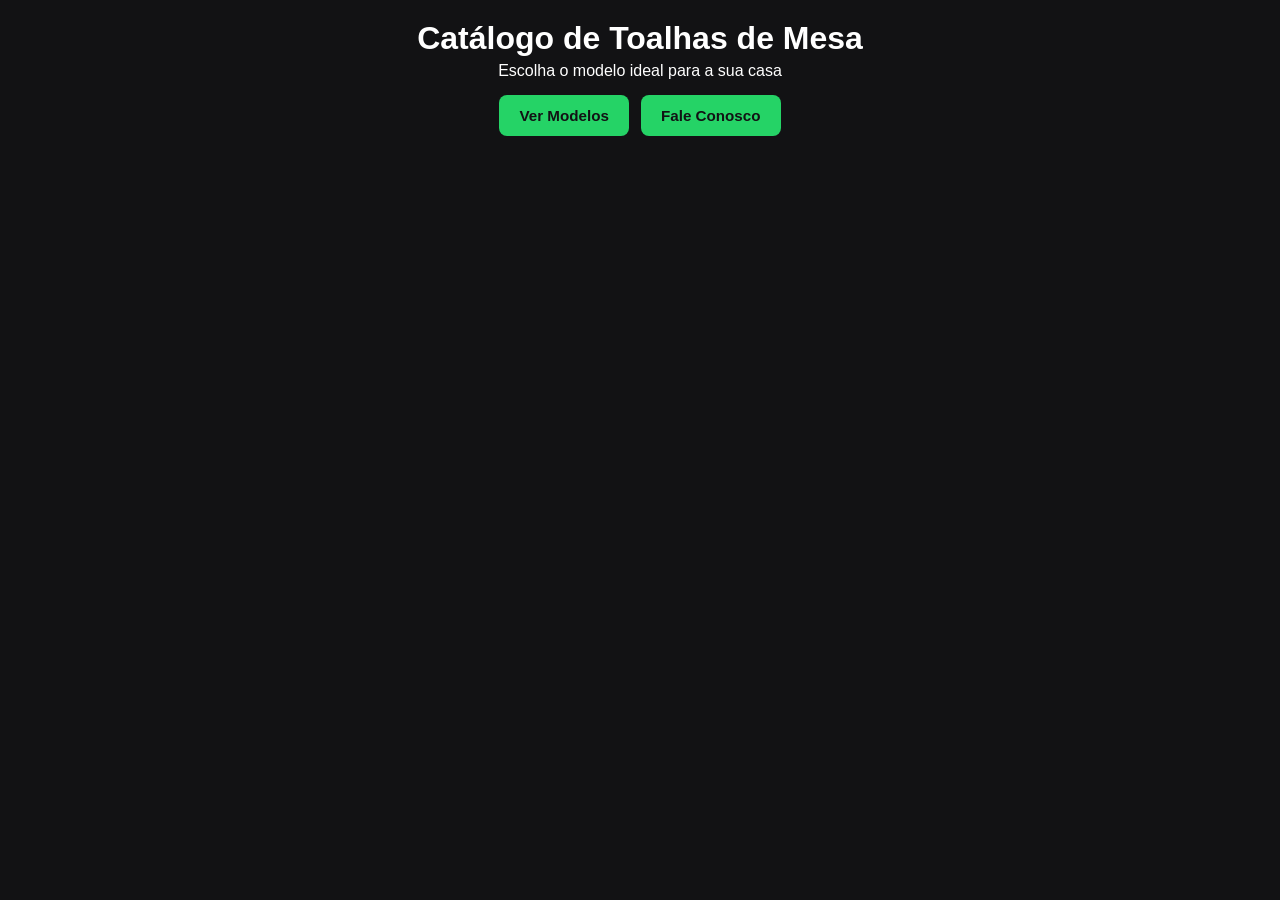
==== index.html @ 2bd563ca "Add files via upload" ====
<!DOCTYPE html>
<html lang="pt-BR">
<head>
    <meta charset="UTF-8">
    <meta name="viewport" content="width=device-width, initial-scale=1.0">
    <title>Catálogo de Toalhas de Mesa</title>
    <style>
        :root {
            --bg: #121214;
            --card-bg: #1e1e24;
            --text: #ffffff;
            --accent: #25d366;
        }

        * {
            box-sizing: border-box;
            margin: 0;
            padding: 0;
        }

        body {
            font-family: Arial, sans-serif;
            background: var(--bg);
            color: var(--text);
            padding: 20px;
        }

        .header {
            text-align: center;
            margin-bottom: 25px;
        }

        .header h1 {
            margin-bottom: 5px;
        }

        .btn-group {
            display: flex;
            justify-content: center;
            gap: 12px;
            margin-top: 15px;
            flex-wrap: wrap;
        }

        .btn {
            padding: 12px 20px;
            border: none;
            border-radius: 8px;
            font-weight: bold;
            cursor: pointer;
            text-decoration: none;
            display: inline-flex;
            align-items: center;
            gap: 8px;
            font-size: 0.95rem;
            background-color: var(--accent);
            color: var(--bg);
        }
    </style>
</head>
<body>

    <header class="header">
        <h1>Catálogo de Toalhas de Mesa</h1>
        <p>Escolha o modelo ideal para a sua casa</p>
        
        <div class="btn-group">
            <a href="#" class="btn">Ver Modelos</a>
            <a href="#" class="btn">Fale Conosco</a>
        </div>
    </header>

</body>
</html>
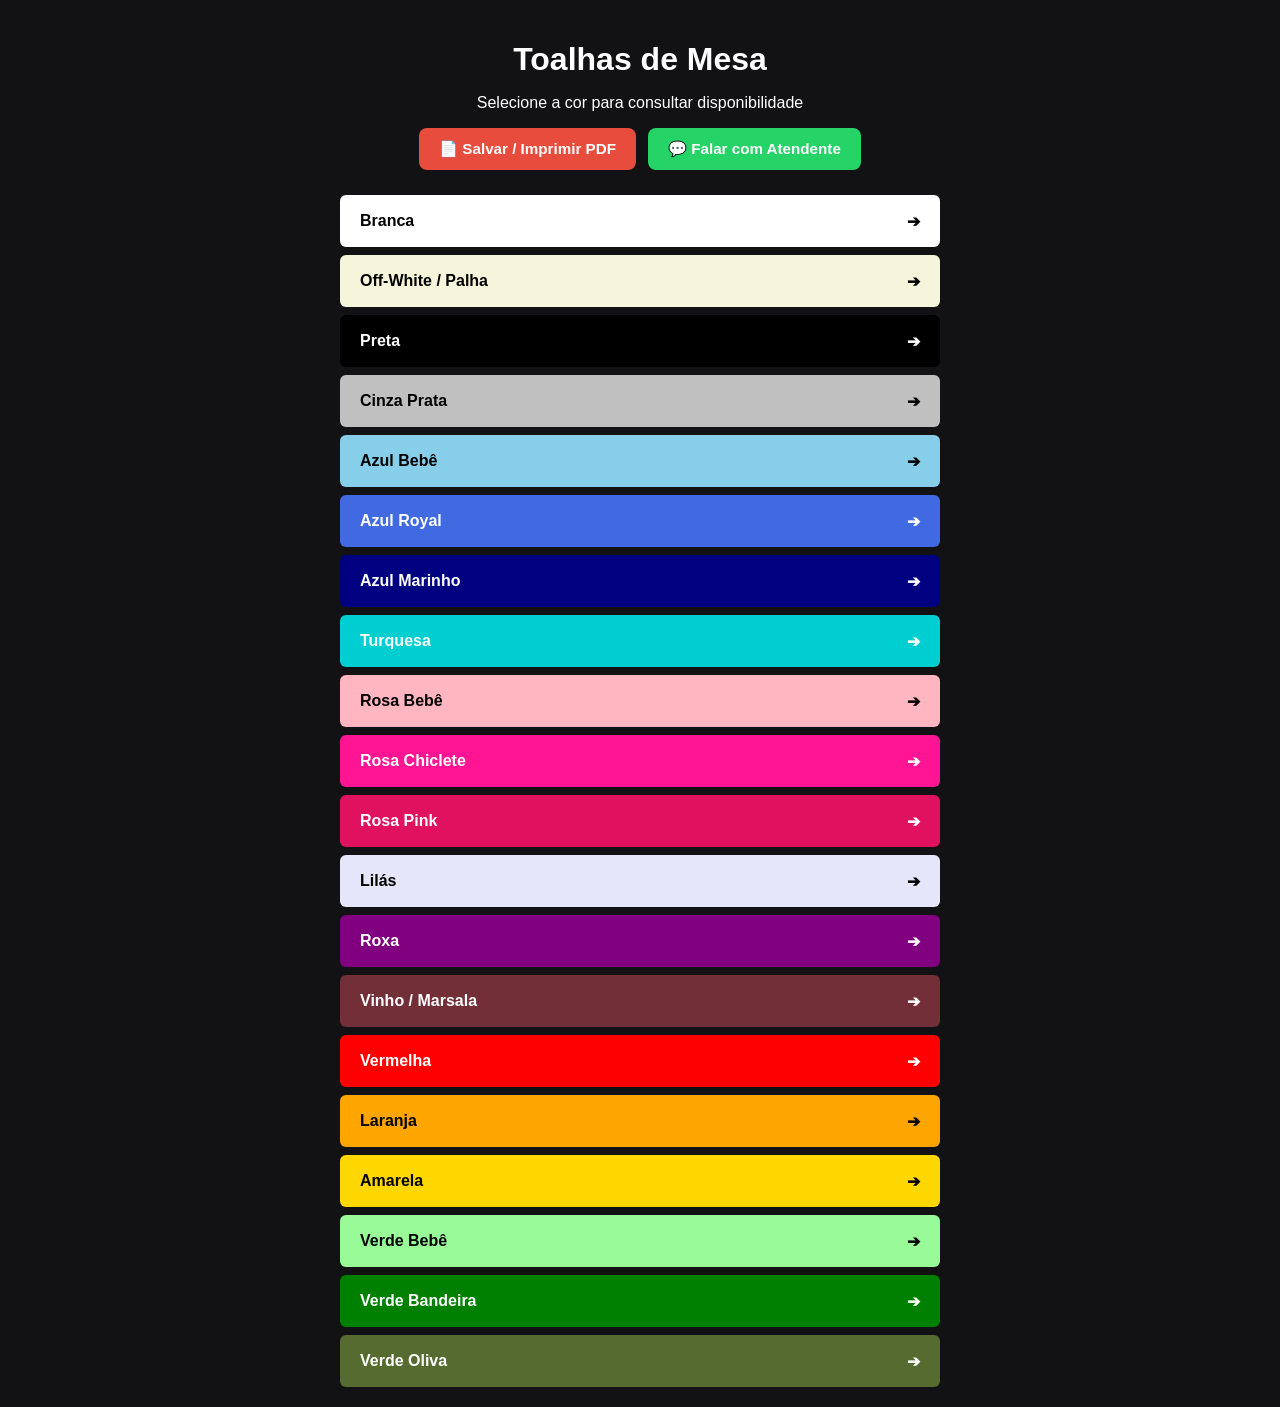
==== commit aa3498d2: "Add files via upload" ====
--- a/index.html
+++ b/index.html
@@ -1,74 +1,197 @@
 <!DOCTYPE html>
 <html lang="pt-BR">
 <head>
-    <meta charset="UTF-8">
-    <meta name="viewport" content="width=device-width, initial-scale=1.0">
-    <title>Catálogo de Toalhas de Mesa</title>
-    <style>
-        :root {
-            --bg: #121214;
-            --card-bg: #1e1e24;
-            --text: #ffffff;
-            --accent: #25d366;
-        }
+  <meta charset="UTF-8">
+  <meta name="viewport" content="width=device-width, initial-scale=1.0">
+  <title>Catálogo de Toalhas de Mesa</title>
+  <style>
+    :root {
+      --bg: #121214;
+      --card-bg: #1e1e24;
+      --text: #ffffff;
+      --accent: #25d366;
+    }
+    * { box-sizing: border-box; }
+    body {
+      font-family: Arial, sans-serif;
+      background: var(--bg);
+      color: var(--text);
+      margin: 0;
+      padding: 20px;
+    }
+    .header {
+      text-align: center;
+      margin-bottom: 25px;
+    }
+    .header h1 { margin-bottom: 5px; }
+    .btn-group {
+      display: flex;
+      justify-content: center;
+      gap: 12px;
+      margin-top: 15px;
+      flex-wrap: wrap;
+    }
+    .btn {
+      padding: 12px 20px;
+      border: none;
+      border-radius: 8px;
+      font-weight: bold;
+      cursor: pointer;
+      text-decoration: none;
+      display: inline-flex;
+      align-items: center;
+      gap: 8px;
+      font-size: 0.95rem;
+    }
+    .btn-pdf { background: #e74c3c; color: white; }
+    .btn-wsp { background: #25d366; color: white; }
+    
+    .color-grid {
+      display: flex;
+      flex-direction: column;
+      gap: 8px;
+      max-width: 600px;
+      margin: 0 auto;
+    }
+    .color-strip {
+      height: 52px;
+      border-radius: 6px;
+      display: flex;
+      align-items: center;
+      justify-content: space-between;
+      padding: 0 20px;
+      font-weight: bold;
+      font-size: 1rem;
+      cursor: pointer;
+      transition: transform 0.1s ease;
+    }
+    .color-strip:hover {
+      transform: scale(1.01);
+    }
 
-        * {
-            box-sizing: border-box;
-            margin: 0;
-            padding: 0;
-        }
+    /* Modal */
+    .modal {
+      display: none;
+      position: fixed;
+      top: 0; left: 0; width: 100%; height: 100%;
+      background: rgba(0,0,0,0.7);
+      justify-content: center;
+      align-items: center;
+      padding: 20px;
+      z-index: 1000;
+    }
+    .modal-content {
+      background: var(--card-bg);
+      padding: 25px;
+      border-radius: 12px;
+      max-width: 400px;
+      width: 100%;
+      text-align: center;
+      position: relative;
+    }
+    .close-btn {
+      position: absolute;
+      top: 10px; right: 15px;
+      font-size: 24px;
+      cursor: pointer;
+      color: #aaa;
+    }
 
-        body {
-            font-family: Arial, sans-serif;
-            background: var(--bg);
-            color: var(--text);
-            padding: 20px;
-        }
-
-        .header {
-            text-align: center;
-            margin-bottom: 25px;
-        }
-
-        .header h1 {
-            margin-bottom: 5px;
-        }
-
-        .btn-group {
-            display: flex;
-            justify-content: center;
-            gap: 12px;
-            margin-top: 15px;
-            flex-wrap: wrap;
-        }
-
-        .btn {
-            padding: 12px 20px;
-            border: none;
-            border-radius: 8px;
-            font-weight: bold;
-            cursor: pointer;
-            text-decoration: none;
-            display: inline-flex;
-            align-items: center;
-            gap: 8px;
-            font-size: 0.95rem;
-            background-color: var(--accent);
-            color: var(--bg);
-        }
-    </style>
+    /* Impressão PDF */
+    @media print {
+      body { background: white; color: black; padding: 0; }
+      .btn-group, .no-print, .header p { display: none !important; }
+      .color-strip { border: 1px solid #ddd; box-shadow: none; margin-bottom: 2px; }
+    }
+  </style>
 </head>
 <body>
 
-    <header class="header">
-        <h1>Catálogo de Toalhas de Mesa</h1>
-        <p>Escolha o modelo ideal para a sua casa</p>
-        
-        <div class="btn-group">
-            <a href="#" class="btn">Ver Modelos</a>
-            <a href="#" class="btn">Fale Conosco</a>
-        </div>
-    </header>
+  <div class="header">
+    <h1>Toalhas de Mesa</h1>
+    <p>Selecione a cor para consultar disponibilidade</p>
+    
+    <div class="btn-group">
+      <button onclick="window.print()" class="btn btn-pdf">
+        📄 Salvar / Imprimir PDF
+      </button>
 
+      <a href="https://wa.me/5527988862107?text=Ol%C3%A1!%20Gostaria%20de%20fazer%20um%20or%C3%A7amento%20de%20aluguel%20de%20toalhas%20de%20mesa." 
+         target="_blank" 
+         class="btn btn-wsp">
+        💬 Falar com Atendente
+      </a>
+    </div>
+  </div>
+
+  <div class="color-grid" id="catalog"></div>
+
+  <!-- Modal de Detalhes -->
+  <div id="modal" class="modal" onclick="fecharModal(event)">
+    <div class="modal-content" onclick="event.stopPropagation()">
+      <span class="close-btn" onclick="fecharModal()">&times;</span>
+      <h2 id="modal-title"></h2>
+      <p id="modal-desc" style="color: #ccc; margin-bottom: 20px;"></p>
+      <a id="modal-wsp" href="" target="_blank" class="btn btn-wsp" style="width: 100%; justify-content: center;">
+        💬 Solicitar Orçamento no WhatsApp
+      </a>
+    </div>
+  </div>
+
+  <script>
+    const TELEFONE = "5527988862107";
+
+    const cores = [
+      { nome: "Branca", hex: "#FFFFFF", darkText: true, ind: "Formaturas, Batizados, Eventos Clássicos" },
+      { nome: "Off-White / Palha", hex: "#F5F5DC", darkText: true, ind: "Casamentos Rústicos, Bodas, Aniversários Adultos" },
+      { theme: "Preta", hex: "#000000", darkText: false, ind: "Festas de 15 Anos, Baladas, Eventos Noturnos" },
+      { nome: "Cinza Prata", hex: "#C0C0C0", darkText: true, ind: "Eventos Modernos, Aniversários Corporativos" },
+      { nome: "Azul Bebê", hex: "#87CEEB", darkText: true, ind: "Chá de Bebê, Batizados, Temas Infantis" },
+      { nome: "Azul Royal", hex: "#4169E1", darkText: false, ind: "Super-Heróis, Patrulha Canina, Galinha Pintadinha" },
+      { nome: "Azul Marinho", hex: "#000080", darkText: false, ind: "Bodas, Eventos Masculinos, 15 Anos" },
+      { nome: "Turquesa", hex: "#00CED1", darkText: false, ind: "Festas Tropicais, Sereia, Fundo do Mar" },
+      { nome: "Rosa Bebê", hex: "#FFB6C1", darkText: true, ind: "Chá de Bebê, 1 Aninho, Festas Delicadas" },
+      { nome: "Rosa Chiclete", hex: "#FF1493", darkText: false, ind: "Barbie, Festas Infantis Femininas, Teens" },
+      { nome: "Rosa Pink", hex: "#E0115F", darkText: false, ind: "15 Anos, Festas Temáticas" },
+      { nome: "Lilás", hex: "#E6E6FA", darkText: true, ind: "Jardim Encantado, Princesas, Chá de Revelação" },
+      { nome: "Roxa", hex: "#800080", darkText: false, ind: "Halloween, Eventos Teens, Festas Noturnas" },
+      { nome: "Vinho / Marsala", hex: "#722F37", darkText: false, ind: "Bodas de Vinho, Aniversários Adultos, Jantares" },
+      { nome: "Vermelha", hex: "#FF0000", darkText: false, ind: "Mickey, Homem-Aranha, Natal, Festas Juninas" },
+      { nome: "Laranja", hex: "#FFA500", darkText: true, ind: "Tropical, Churrascos, Aniversários Diurnos" },
+      { nome: "Amarela", hex: "#FFD700", darkText: true, ind: "Girassol, Minions, Festas Infantis" },
+      { nome: "Verde Bebê", hex: "#98FB98", darkText: true, ind: "Maternidade, Bosque Encantado" },
+      { nome: "Verde Bandeira", hex: "#008000", darkText: false, ind: "Futebol, Dinossauros, Natureza" },
+      { nome: "Verde Oliva", hex: "#556B2F", darkText: false, ind: "Estilo Rústico, Eventos Adultos" }
+    ];
+
+    const catalog = document.getElementById("catalog");
+
+    cores.forEach(c => {
+      const nomeCor = c.nome || c.theme;
+      const div = document.createElement("div");
+      div.className = "color-strip";
+      div.style.background = c.hex;
+      div.style.color = c.darkText ? "#000" : "#FFF";
+      div.innerHTML = `<span>${nomeCor}</span><span>➔</span>`;
+      div.onclick = () => abrirModal(nomeCor, c.ind);
+      catalog.appendChild(div);
+    });
+
+    function abrirModal(nome, indicacao) {
+      document.getElementById("modal-title").innerText = nome;
+      document.getElementById("modal-desc").innerText = "Indicado para: " + indicacao;
+      
+      const msg = encodeURIComponent(`Olá! Gostaria de verificar a disponibilidade da toalha na cor: *${nome}*.`);
+      document.getElementById("modal-wsp").href = `https://wa.me/${TELEFONE}?text=${msg}`;
+      
+      document.getElementById("modal").style.display = "flex";
+    }
+
+    function fecharModal(e) {
+      document.getElementById("modal").style.display = "none";
+    }
+  </script>
 </body>
 </html>
+
+
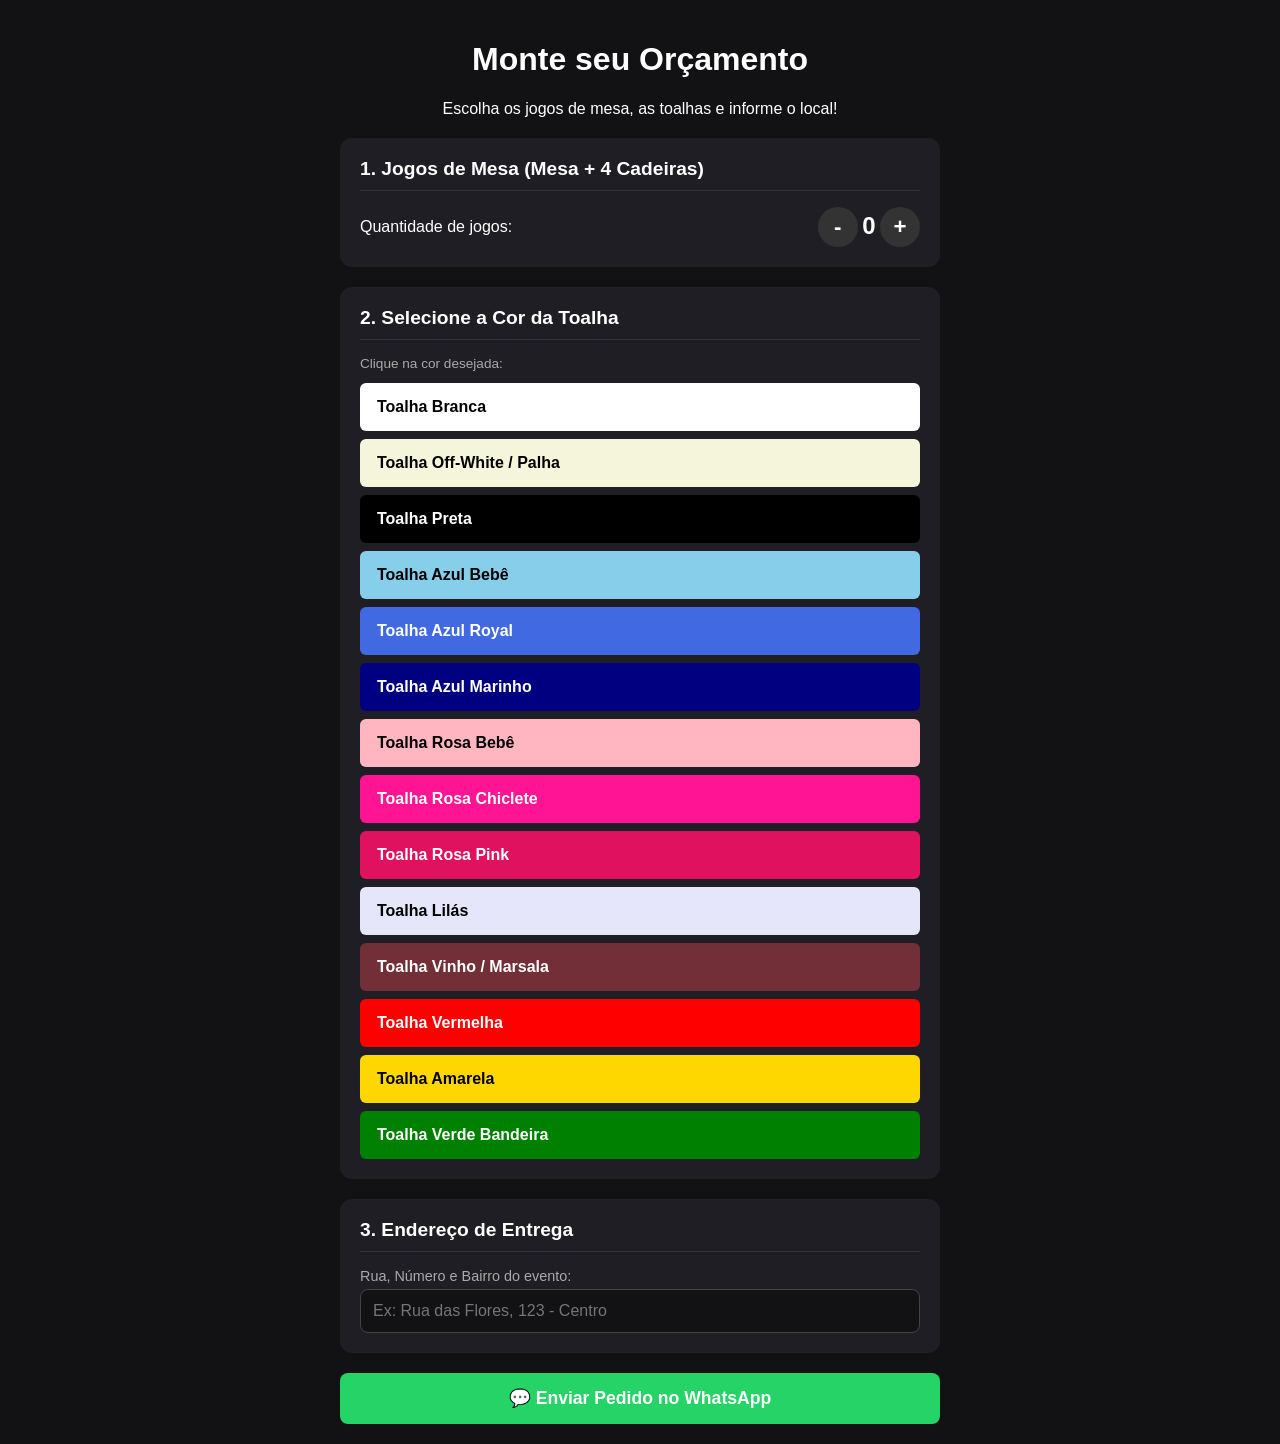
==== commit 98fff489: "Add files via upload" ====
--- a/index.html
+++ b/index.html
@@ -3,7 +3,7 @@
 <head>
   <meta charset="UTF-8">
   <meta name="viewport" content="width=device-width, initial-scale=1.0">
-  <title>Catálogo de Toalhas de Mesa</title>
+  <title>Aluguel de Mesas e Toalhas</title>
   <style>
     :root {
       --bg: #121214;
@@ -21,177 +21,219 @@
     }
     .header {
       text-align: center;
-      margin-bottom: 25px;
-    }
-    .header h1 { margin-bottom: 5px; }
-    .btn-group {
-      display: flex;
-      justify-content: center;
-      gap: 12px;
+      margin-bottom: 20px;
+    }
+    .container {
+      max-width: 600px;
+      margin: 0 auto;
+    }
+    .card-section {
+      background: var(--card-bg);
+      padding: 20px;
+      border-radius: 12px;
+      margin-bottom: 20px;
+    }
+    .card-section h2 {
+      margin-top: 0;
+      font-size: 1.2rem;
+      border-bottom: 1px solid #333;
+      padding-bottom: 10px;
+    }
+    
+    /* Contador de Mesas */
+    .qty-control {
+      display: flex;
+      align-items: center;
+      justify-content: space-between;
       margin-top: 15px;
-      flex-wrap: wrap;
-    }
-    .btn {
-      padding: 12px 20px;
+    }
+    .qty-btn {
+      width: 40px;
+      height: 40px;
+      border-radius: 50%;
+      border: none;
+      background: #333;
+      color: white;
+      font-size: 1.4rem;
+      font-weight: bold;
+      cursor: pointer;
+    }
+    .qty-display {
+      font-size: 1.5rem;
+      font-weight: bold;
+    }
+
+    /* Inputs de formulário */
+    .input-group {
+      margin-top: 15px;
+    }
+    .input-group label {
+      display: block;
+      margin-bottom: 5px;
+      font-size: 0.9rem;
+      color: #aaa;
+    }
+    .input-group input, .input-group select {
+      width: 100%;
+      padding: 12px;
+      border-radius: 8px;
+      border: 1px solid #444;
+      background: #121214;
+      color: white;
+      font-size: 1rem;
+    }
+
+    /* Lista de Cores */
+    .color-grid {
+      display: flex;
+      flex-direction: column;
+      gap: 8px;
+    }
+    .color-strip {
+      height: 48px;
+      border-radius: 6px;
+      display: flex;
+      align-items: center;
+      justify-content: space-between;
+      padding: 0 15px;
+      font-weight: bold;
+      cursor: pointer;
+      border: 2px solid transparent;
+    }
+    .color-strip.selected {
+      border-color: var(--accent);
+      box-shadow: 0 0 10px rgba(37, 211, 102, 0.5);
+    }
+
+    /* Botão de WhatsApp */
+    .btn-wsp {
+      width: 100%;
+      padding: 15px;
+      background: var(--accent);
+      color: white;
       border: none;
       border-radius: 8px;
+      font-size: 1.1rem;
       font-weight: bold;
       cursor: pointer;
-      text-decoration: none;
-      display: inline-flex;
-      align-items: center;
-      gap: 8px;
-      font-size: 0.95rem;
-    }
-    .btn-pdf { background: #e74c3c; color: white; }
-    .btn-wsp { background: #25d366; color: white; }
-    
-    .color-grid {
-      display: flex;
-      flex-direction: column;
-      gap: 8px;
-      max-width: 600px;
-      margin: 0 auto;
-    }
-    .color-strip {
-      height: 52px;
-      border-radius: 6px;
-      display: flex;
-      align-items: center;
-      justify-content: space-between;
-      padding: 0 20px;
-      font-weight: bold;
-      font-size: 1rem;
-      cursor: pointer;
-      transition: transform 0.1s ease;
-    }
-    .color-strip:hover {
-      transform: scale(1.01);
-    }
-
-    /* Modal */
-    .modal {
-      display: none;
-      position: fixed;
-      top: 0; left: 0; width: 100%; height: 100%;
-      background: rgba(0,0,0,0.7);
+      display: flex;
       justify-content: center;
       align-items: center;
-      padding: 20px;
-      z-index: 1000;
-    }
-    .modal-content {
-      background: var(--card-bg);
-      padding: 25px;
-      border-radius: 12px;
-      max-width: 400px;
-      width: 100%;
-      text-align: center;
-      position: relative;
-    }
-    .close-btn {
-      position: absolute;
-      top: 10px; right: 15px;
-      font-size: 24px;
-      cursor: pointer;
-      color: #aaa;
-    }
-
-    /* Impressão PDF */
-    @media print {
-      body { background: white; color: black; padding: 0; }
-      .btn-group, .no-print, .header p { display: none !important; }
-      .color-strip { border: 1px solid #ddd; box-shadow: none; margin-bottom: 2px; }
+      gap: 10px;
+      margin-top: 15px;
     }
   </style>
 </head>
 <body>
 
-  <div class="header">
-    <h1>Toalhas de Mesa</h1>
-    <p>Selecione a cor para consultar disponibilidade</p>
-    
-    <div class="btn-group">
-      <button onclick="window.print()" class="btn btn-pdf">
-        📄 Salvar / Imprimir PDF
-      </button>
-
-      <a href="https://wa.me/5527988862107?text=Ol%C3%A1!%20Gostaria%20de%20fazer%20um%20or%C3%A7amento%20de%20aluguel%20de%20toalhas%20de%20mesa." 
-         target="_blank" 
-         class="btn btn-wsp">
-        💬 Falar com Atendente
-      </a>
-    </div>
-  </div>
-
-  <div class="color-grid" id="catalog"></div>
-
-  <!-- Modal de Detalhes -->
-  <div id="modal" class="modal" onclick="fecharModal(event)">
-    <div class="modal-content" onclick="event.stopPropagation()">
-      <span class="close-btn" onclick="fecharModal()">&times;</span>
-      <h2 id="modal-title"></h2>
-      <p id="modal-desc" style="color: #ccc; margin-bottom: 20px;"></p>
-      <a id="modal-wsp" href="" target="_blank" class="btn btn-wsp" style="width: 100%; justify-content: center;">
-        💬 Solicitar Orçamento no WhatsApp
-      </a>
-    </div>
+  <div class="container">
+    <div class="header">
+      <h1>Monte seu Orçamento</h1>
+      <p>Escolha os jogos de mesa, as toalhas e informe o local!</p>
+    </div>
+
+    <!-- 1. SELEÇÃO DE MESAS -->
+    <div class="card-section">
+      <h2>1. Jogos de Mesa (Mesa + 4 Cadeiras)</h2>
+      <div class="qty-control">
+        <span>Quantidade de jogos:</span>
+        <div>
+          <button class="qty-btn" onclick="alterarQtd(-1)">-</button>
+          <span class="qty-display" id="qtd-mesas">0</span>
+          <button class="qty-btn" onclick="alterarQtd(1)">+</button>
+        </div>
+      </div>
+    </div>
+
+    <!-- 2. SELEÇÃO DE COR DAS TOALHAS -->
+    <div class="card-section">
+      <h2>2. Selecione a Cor da Toalha</h2>
+      <p style="font-size: 0.85rem; color: #aaa; margin-bottom: 12px;">Clique na cor desejada:</p>
+      <div class="color-grid" id="catalog"></div>
+    </div>
+
+    <!-- 3. ENDEREÇO DE ENTREGA -->
+    <div class="card-section">
+      <h2>3. Endereço de Entrega</h2>
+      <div class="input-group">
+        <label for="endereco">Rua, Número e Bairro do evento:</label>
+        <input type="text" id="endereco" placeholder="Ex: Rua das Flores, 123 - Centro">
+      </div>
+    </div>
+
+    <!-- BOTÃO FINAL -->
+    <button class="btn-wsp" onclick="enviarPedido()">
+      💬 Enviar Pedido no WhatsApp
+    </button>
   </div>
 
   <script>
     const TELEFONE = "5527988862107";
+    let qtdMesas = 0;
+    let corSelecionada = "Nenhuma selecionada";
 
     const cores = [
-      { nome: "Branca", hex: "#FFFFFF", darkText: true, ind: "Formaturas, Batizados, Eventos Clássicos" },
-      { nome: "Off-White / Palha", hex: "#F5F5DC", darkText: true, ind: "Casamentos Rústicos, Bodas, Aniversários Adultos" },
-      { theme: "Preta", hex: "#000000", darkText: false, ind: "Festas de 15 Anos, Baladas, Eventos Noturnos" },
-      { nome: "Cinza Prata", hex: "#C0C0C0", darkText: true, ind: "Eventos Modernos, Aniversários Corporativos" },
-      { nome: "Azul Bebê", hex: "#87CEEB", darkText: true, ind: "Chá de Bebê, Batizados, Temas Infantis" },
-      { nome: "Azul Royal", hex: "#4169E1", darkText: false, ind: "Super-Heróis, Patrulha Canina, Galinha Pintadinha" },
-      { nome: "Azul Marinho", hex: "#000080", darkText: false, ind: "Bodas, Eventos Masculinos, 15 Anos" },
-      { nome: "Turquesa", hex: "#00CED1", darkText: false, ind: "Festas Tropicais, Sereia, Fundo do Mar" },
-      { nome: "Rosa Bebê", hex: "#FFB6C1", darkText: true, ind: "Chá de Bebê, 1 Aninho, Festas Delicadas" },
-      { nome: "Rosa Chiclete", hex: "#FF1493", darkText: false, ind: "Barbie, Festas Infantis Femininas, Teens" },
-      { nome: "Rosa Pink", hex: "#E0115F", darkText: false, ind: "15 Anos, Festas Temáticas" },
-      { nome: "Lilás", hex: "#E6E6FA", darkText: true, ind: "Jardim Encantado, Princesas, Chá de Revelação" },
-      { nome: "Roxa", hex: "#800080", darkText: false, ind: "Halloween, Eventos Teens, Festas Noturnas" },
-      { nome: "Vinho / Marsala", hex: "#722F37", darkText: false, ind: "Bodas de Vinho, Aniversários Adultos, Jantares" },
-      { nome: "Vermelha", hex: "#FF0000", darkText: false, ind: "Mickey, Homem-Aranha, Natal, Festas Juninas" },
-      { nome: "Laranja", hex: "#FFA500", darkText: true, ind: "Tropical, Churrascos, Aniversários Diurnos" },
-      { nome: "Amarela", hex: "#FFD700", darkText: true, ind: "Girassol, Minions, Festas Infantis" },
-      { nome: "Verde Bebê", hex: "#98FB98", darkText: true, ind: "Maternidade, Bosque Encantado" },
-      { nome: "Verde Bandeira", hex: "#008000", darkText: false, ind: "Futebol, Dinossauros, Natureza" },
-      { nome: "Verde Oliva", hex: "#556B2F", darkText: false, ind: "Estilo Rústico, Eventos Adultos" }
+      { nome: "Branca", hex: "#FFFFFF", dark: true },
+      { nome: "Off-White / Palha", hex: "#F5F5DC", dark: true },
+      { nome: "Preta", hex: "#000000", dark: false },
+      { nome: "Azul Bebê", hex: "#87CEEB", dark: true },
+      { nome: "Azul Royal", hex: "#4169E1", dark: false },
+      { nome: "Azul Marinho", hex: "#000080", dark: false },
+      { nome: "Rosa Bebê", hex: "#FFB6C1", dark: true },
+      { nome: "Rosa Chiclete", hex: "#FF1493", dark: false },
+      { nome: "Rosa Pink", hex: "#E0115F", dark: false },
+      { nome: "Lilás", hex: "#E6E6FA", dark: true },
+      { nome: "Vinho / Marsala", hex: "#722F37", dark: false },
+      { nome: "Vermelha", hex: "#FF0000", dark: false },
+      { nome: "Amarela", hex: "#FFD700", dark: true },
+      { nome: "Verde Bandeira", hex: "#008000", dark: false }
     ];
 
+    // Gerar lista de cores
     const catalog = document.getElementById("catalog");
-
     cores.forEach(c => {
-      const nomeCor = c.nome || c.theme;
       const div = document.createElement("div");
       div.className = "color-strip";
       div.style.background = c.hex;
-      div.style.color = c.darkText ? "#000" : "#FFF";
-      div.innerHTML = `<span>${nomeCor}</span><span>➔</span>`;
-      div.onclick = () => abrirModal(nomeCor, c.ind);
+      div.style.color = c.dark ? "#000" : "#FFF";
+      div.innerHTML = `<span>Toalha ${c.nome}</span><span class="check"></span>`;
+      div.onclick = () => selecionarCor(div, c.nome);
       catalog.appendChild(div);
     });
 
-    function abrirModal(nome, indicacao) {
-      document.getElementById("modal-title").innerText = nome;
-      document.getElementById("modal-desc").innerText = "Indicado para: " + indicacao;
+    function alterarQtd(val) {
+      qtdMesas = Math.max(0, qtdMesas + val);
+      document.getElementById("qtd-mesas").innerText = qtdMesas;
+    }
+
+    function selecionarCor(elemento, nome) {
+      document.querySelectorAll(".color-strip").forEach(el => el.classList.remove("selected"));
+      elemento.classList.add("selected");
+      corSelecionada = nome;
+    }
+
+    function enviarPedido() {
+      const endereco = document.getElementById("endereco").value.trim();
+
+      if (qtdMesas === 0 && corSelecionada === "Nenhuma selecionada") {
+        alert("Por favor, selecione ao menos os jogos de mesa ou a cor da toalha!");
+        return;
+      }
+
+      let texto = `Olá! Gostaria de um orçamento:\n\n`;
+      texto += `🪑 *Jogos de Mesa:* ${qtdMesas}\n`;
+      texto += `🎨 *Cor da Toalha:* ${corSelecionada}\n`;
       
-      const msg = encodeURIComponent(`Olá! Gostaria de verificar a disponibilidade da toalha na cor: *${nome}*.`);
-      document.getElementById("modal-wsp").href = `https://wa.me/${TELEFONE}?text=${msg}`;
-      
-      document.getElementById("modal").style.display = "flex";
-    }
-
-    function fecharModal(e) {
-      document.getElementById("modal").style.display = "none";
+      if (endereco) {
+        texto += `📍 *Endereço de Entrega:* ${endereco}\n`;
+      } else {
+        texto += `📍 *Endereço de Entrega:* (Não informado)\n`;
+      }
+
+      const link = `https://wa.me/${TELEFONE}?text=${encodeURIComponent(texto)}`;
+      window.open(link, "_blank");
     }
   </script>
 </body>
 </html>
 
-
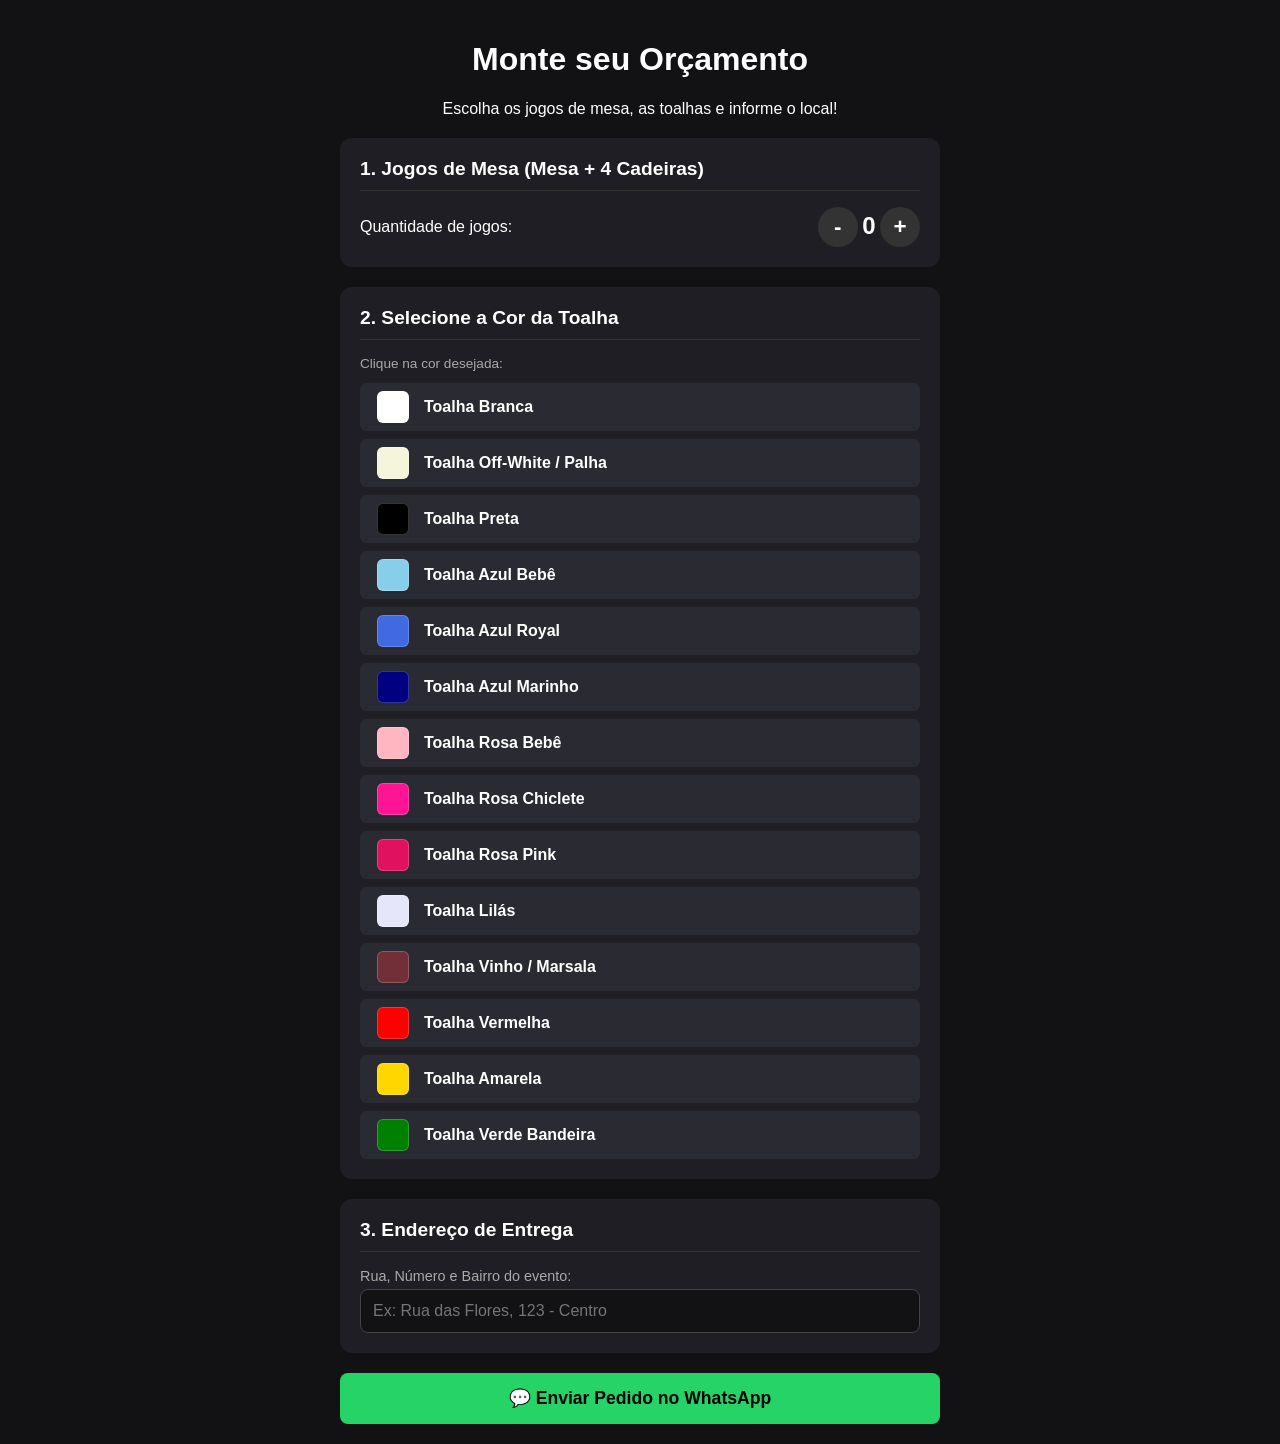
==== commit ed3cff27: "Add files via upload" ====
--- a/index.html
+++ b/index.html
@@ -4,125 +4,8 @@
   <meta charset="UTF-8">
   <meta name="viewport" content="width=device-width, initial-scale=1.0">
   <title>Aluguel de Mesas e Toalhas</title>
-  <style>
-    :root {
-      --bg: #121214;
-      --card-bg: #1e1e24;
-      --text: #ffffff;
-      --accent: #25d366;
-    }
-    * { box-sizing: border-box; }
-    body {
-      font-family: Arial, sans-serif;
-      background: var(--bg);
-      color: var(--text);
-      margin: 0;
-      padding: 20px;
-    }
-    .header {
-      text-align: center;
-      margin-bottom: 20px;
-    }
-    .container {
-      max-width: 600px;
-      margin: 0 auto;
-    }
-    .card-section {
-      background: var(--card-bg);
-      padding: 20px;
-      border-radius: 12px;
-      margin-bottom: 20px;
-    }
-    .card-section h2 {
-      margin-top: 0;
-      font-size: 1.2rem;
-      border-bottom: 1px solid #333;
-      padding-bottom: 10px;
-    }
-    
-    /* Contador de Mesas */
-    .qty-control {
-      display: flex;
-      align-items: center;
-      justify-content: space-between;
-      margin-top: 15px;
-    }
-    .qty-btn {
-      width: 40px;
-      height: 40px;
-      border-radius: 50%;
-      border: none;
-      background: #333;
-      color: white;
-      font-size: 1.4rem;
-      font-weight: bold;
-      cursor: pointer;
-    }
-    .qty-display {
-      font-size: 1.5rem;
-      font-weight: bold;
-    }
-
-    /* Inputs de formulário */
-    .input-group {
-      margin-top: 15px;
-    }
-    .input-group label {
-      display: block;
-      margin-bottom: 5px;
-      font-size: 0.9rem;
-      color: #aaa;
-    }
-    .input-group input, .input-group select {
-      width: 100%;
-      padding: 12px;
-      border-radius: 8px;
-      border: 1px solid #444;
-      background: #121214;
-      color: white;
-      font-size: 1rem;
-    }
-
-    /* Lista de Cores */
-    .color-grid {
-      display: flex;
-      flex-direction: column;
-      gap: 8px;
-    }
-    .color-strip {
-      height: 48px;
-      border-radius: 6px;
-      display: flex;
-      align-items: center;
-      justify-content: space-between;
-      padding: 0 15px;
-      font-weight: bold;
-      cursor: pointer;
-      border: 2px solid transparent;
-    }
-    .color-strip.selected {
-      border-color: var(--accent);
-      box-shadow: 0 0 10px rgba(37, 211, 102, 0.5);
-    }
-
-    /* Botão de WhatsApp */
-    .btn-wsp {
-      width: 100%;
-      padding: 15px;
-      background: var(--accent);
-      color: white;
-      border: none;
-      border-radius: 8px;
-      font-size: 1.1rem;
-      font-weight: bold;
-      cursor: pointer;
-      display: flex;
-      justify-content: center;
-      align-items: center;
-      gap: 10px;
-      margin-top: 15px;
-    }
-  </style>
+  <!-- Conecta o arquivo CSS externo -->
+  <link rel="stylesheet" href="style.css">
 </head>
 <body>
 
@@ -138,9 +21,9 @@
       <div class="qty-control">
         <span>Quantidade de jogos:</span>
         <div>
-          <button class="qty-btn" onclick="alterarQtd(-1)">-</button>
+          <button class="qty-btn" id="btn-menos">-</button>
           <span class="qty-display" id="qtd-mesas">0</span>
-          <button class="qty-btn" onclick="alterarQtd(1)">+</button>
+          <button class="qty-btn" id="btn-mais">+</button>
         </div>
       </div>
     </div>
@@ -162,78 +45,12 @@
     </div>
 
     <!-- BOTÃO FINAL -->
-    <button class="btn-wsp" onclick="enviarPedido()">
+    <button class="btn-wsp" id="btn-enviar">
       💬 Enviar Pedido no WhatsApp
     </button>
   </div>
 
-  <script>
-    const TELEFONE = "5527988862107";
-    let qtdMesas = 0;
-    let corSelecionada = "Nenhuma selecionada";
-
-    const cores = [
-      { nome: "Branca", hex: "#FFFFFF", dark: true },
-      { nome: "Off-White / Palha", hex: "#F5F5DC", dark: true },
-      { nome: "Preta", hex: "#000000", dark: false },
-      { nome: "Azul Bebê", hex: "#87CEEB", dark: true },
-      { nome: "Azul Royal", hex: "#4169E1", dark: false },
-      { nome: "Azul Marinho", hex: "#000080", dark: false },
-      { nome: "Rosa Bebê", hex: "#FFB6C1", dark: true },
-      { nome: "Rosa Chiclete", hex: "#FF1493", dark: false },
-      { nome: "Rosa Pink", hex: "#E0115F", dark: false },
-      { nome: "Lilás", hex: "#E6E6FA", dark: true },
-      { nome: "Vinho / Marsala", hex: "#722F37", dark: false },
-      { nome: "Vermelha", hex: "#FF0000", dark: false },
-      { nome: "Amarela", hex: "#FFD700", dark: true },
-      { nome: "Verde Bandeira", hex: "#008000", dark: false }
-    ];
-
-    // Gerar lista de cores
-    const catalog = document.getElementById("catalog");
-    cores.forEach(c => {
-      const div = document.createElement("div");
-      div.className = "color-strip";
-      div.style.background = c.hex;
-      div.style.color = c.dark ? "#000" : "#FFF";
-      div.innerHTML = `<span>Toalha ${c.nome}</span><span class="check"></span>`;
-      div.onclick = () => selecionarCor(div, c.nome);
-      catalog.appendChild(div);
-    });
-
-    function alterarQtd(val) {
-      qtdMesas = Math.max(0, qtdMesas + val);
-      document.getElementById("qtd-mesas").innerText = qtdMesas;
-    }
-
-    function selecionarCor(elemento, nome) {
-      document.querySelectorAll(".color-strip").forEach(el => el.classList.remove("selected"));
-      elemento.classList.add("selected");
-      corSelecionada = nome;
-    }
-
-    function enviarPedido() {
-      const endereco = document.getElementById("endereco").value.trim();
-
-      if (qtdMesas === 0 && corSelecionada === "Nenhuma selecionada") {
-        alert("Por favor, selecione ao menos os jogos de mesa ou a cor da toalha!");
-        return;
-      }
-
-      let texto = `Olá! Gostaria de um orçamento:\n\n`;
-      texto += `🪑 *Jogos de Mesa:* ${qtdMesas}\n`;
-      texto += `🎨 *Cor da Toalha:* ${corSelecionada}\n`;
-      
-      if (endereco) {
-        texto += `📍 *Endereço de Entrega:* ${endereco}\n`;
-      } else {
-        texto += `📍 *Endereço de Entrega:* (Não informado)\n`;
-      }
-
-      const link = `https://wa.me/${TELEFONE}?text=${encodeURIComponent(texto)}`;
-      window.open(link, "_blank");
-    }
-  </script>
+  <!-- Conecta o arquivo JavaScript externo -->
+  <script src="script.js"></script>
 </body>
 </html>
-
--- a/style.css
+++ b/style.css
@@ -0,0 +1,150 @@
+:root {
+  --bg: #121214;
+  --card-bg: #1e1e24;
+  --text: #ffffff;
+  --accent: #25d366;
+}
+
+* { 
+  box-sizing: border-box; 
+}
+
+body {
+  font-family: Arial, sans-serif;
+  background: var(--bg);
+  color: var(--text);
+  margin: 0;
+  padding: 20px;
+}
+
+.header {
+  text-align: center;
+  margin-bottom: 20px;
+}
+
+.container {
+  max-width: 600px;
+  margin: 0 auto;
+}
+
+.card-section {
+  background: var(--card-bg);
+  padding: 20px;
+  border-radius: 12px;
+  margin-bottom: 20px;
+}
+
+.card-section h2 {
+  margin-top: 0;
+  font-size: 1.2rem;
+  border-bottom: 1px solid #333;
+  padding-bottom: 10px;
+}
+
+/* Contador de Mesas */
+.qty-control {
+  display: flex;
+  align-items: center;
+  justify-content: space-between;
+  margin-top: 15px;
+}
+
+.qty-btn {
+  width: 40px;
+  height: 40px;
+  border-radius: 50%;
+  border: none;
+  background: #333;
+  color: white;
+  font-size: 1.4rem;
+  font-weight: bold;
+  cursor: pointer;
+}
+
+.qty-display {
+  font-size: 1.5rem;
+  font-weight: bold;
+}
+
+/* Inputs de formulário */
+.input-group {
+  margin-top: 15px;
+}
+
+.input-group label {
+  display: block;
+  margin-bottom: 5px;
+  font-size: 0.9rem;
+  color: #aaa;
+}
+
+.input-group input, .input-group select {
+  width: 100%;
+  padding: 12px;
+  border-radius: 8px;
+  border: 1px solid #444;
+  background: #121214;
+  color: white;
+  font-size: 1rem;
+}
+
+/* Lista de Cores Acessível */
+.color-grid {
+  display: flex;
+  flex-direction: column;
+  gap: 8px;
+}
+
+.color-strip {
+  height: 48px;
+  border-radius: 6px;
+  display: flex;
+  align-items: center;
+  justify-content: space-between;
+  padding: 0 15px;
+  cursor: pointer;
+  border: 2px solid transparent;
+  background: #2a2a32;
+}
+
+.color-strip.selected {
+  border-color: var(--accent);
+  box-shadow: 0 0 10px rgba(37, 211, 102, 0.5);
+}
+
+.color-info {
+  display: flex;
+  align-items: center;
+  gap: 15px;
+}
+
+/* Quadrado da Paleta que renderiza a cor */
+.color-preview {
+  width: 32px;
+  height: 32px;
+  border-radius: 6px;
+  border: 1px solid rgba(255, 255, 255, 0.2);
+}
+
+.color-name {
+  color: #ffffff;
+  font-weight: bold;
+}
+
+/* Botão de WhatsApp com contraste corrigido */
+.btn-wsp {
+  width: 100%;
+  padding: 15px;
+  background: var(--accent);
+  color: #000000;
+  border: none;
+  border-radius: 8px;
+  font-size: 1.1rem;
+  font-weight: bold;
+  cursor: pointer;
+  display: flex;
+  justify-content: center;
+  align-items: center;
+  gap: 10px;
+  margin-top: 15px;
+}
